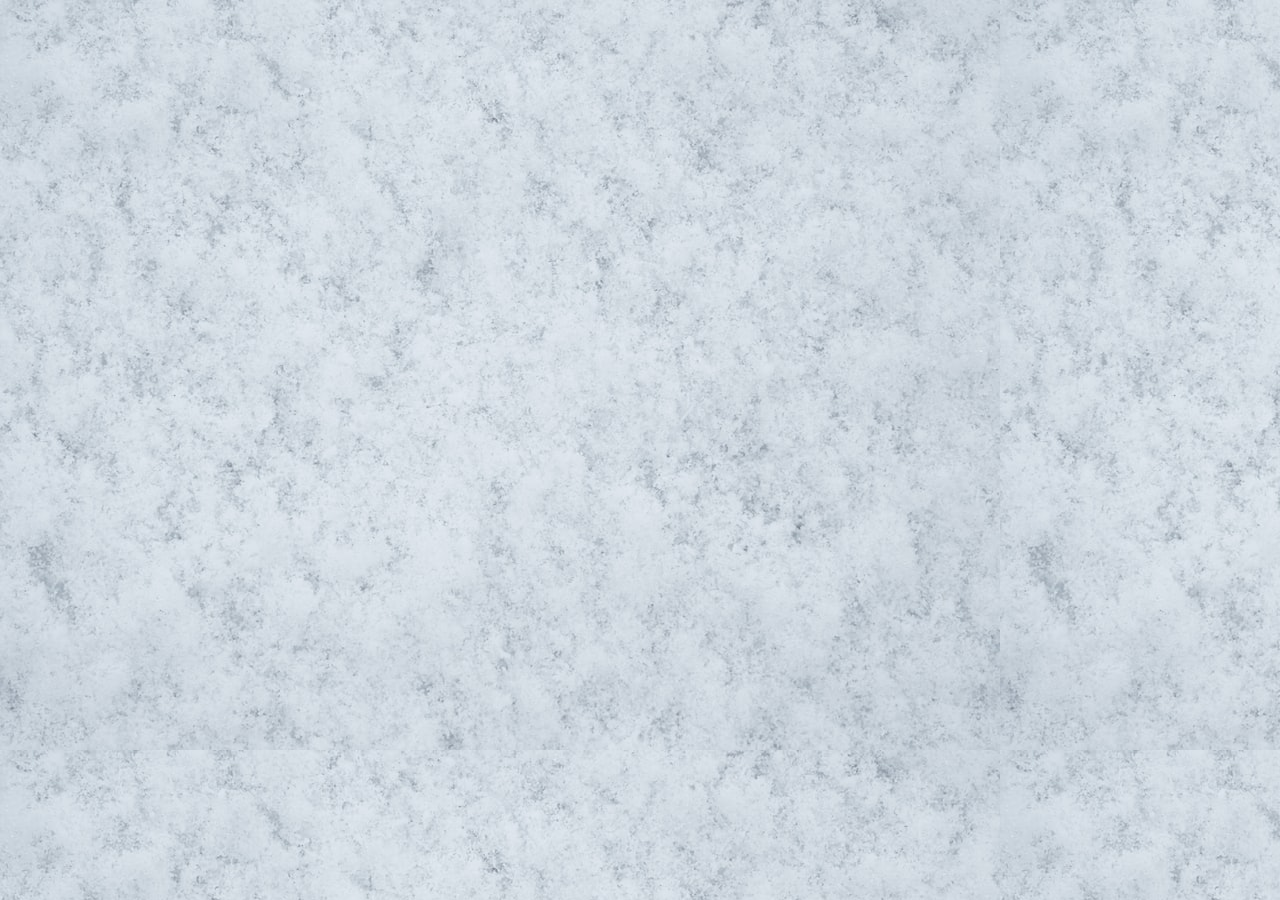
==== AtreusCharacterPage.html @ 56627e99 "Added page for Atreus" ====
<!DOCTYPE html>
<html lang="en">
<head>
    <meta charset="UTF-8">
    <meta name="viewport" content="width=device-width, initial-scale=1.0">
    <title>Characters - Atreus</title>
    <link rel="stylesheet" type="text/css" href="css/mainChanges.css">
</head>
<body>
    
</body>
</html>
---- css/mainChanges.css ----
#logo
{
    display: block;
    margin-left: auto;
    margin-right: auto;
}

.navbaar
{
    position: sticky;
}

.navbaar ul
{
    list-style: none;
    background-color: #003B5C;
    overflow: auto;
    text-align: center;
}

.navbaar li
{
    margin: 10px 20px;
    display: inline-block;
}

.navbaar li a
{
    text-decoration: none;
    padding: 4px 3px;
    color: white;
    font-weight: bold; 
    display: block;
    text-transform: uppercase;
    text-align: center;
}
.navbaar li a:hover
{
    background: lightgrey;
}

body
{
    background-image: url('../img/BackgroundTexture1.jpg');
    background-repeat: repeat;
    font-family: 'Lucida Sans', 'Lucida Sans Regular', 'Lucida Grande', 'Lucida Sans Unicode', Geneva, Verdana, sans-serif;
}

p
{
  color: rbg(89, 89, 89,);
}

.flexContainer
{
    display: flex;
    flex-direction: row;
    justify-content: center;
    flex-wrap: wrap;
    
    /* align-items: center; */
}

.flexItem
{
    margin: 10px;
}

.flexContainer p
{
  color: rgb(89, 89, 89);
  font-size: 17px;
}

.item1
{
    order: 1;
}

.item2
{
    order: 2;
}

.item3
{
  order: 3;
}

h1{
  text-align: center;
  color: rgb(89, 89, 89);
}

h2{
  text-align: center;
  color: rgb(89, 89, 89);
}

table
{
  width: 400px;
  border-collapse: collapse;
  border: 3px, solid, black;
  margin-left: auto;
  margin-right:auto;
}

td
{
  text-align: center;
  /* border: 1px, solid, black; */
}

.oddCol
{
  background-color: rgb(153, 2, 2);
  color: white;
}

.evenCol
{
  background-color: white;
  color: black;
}
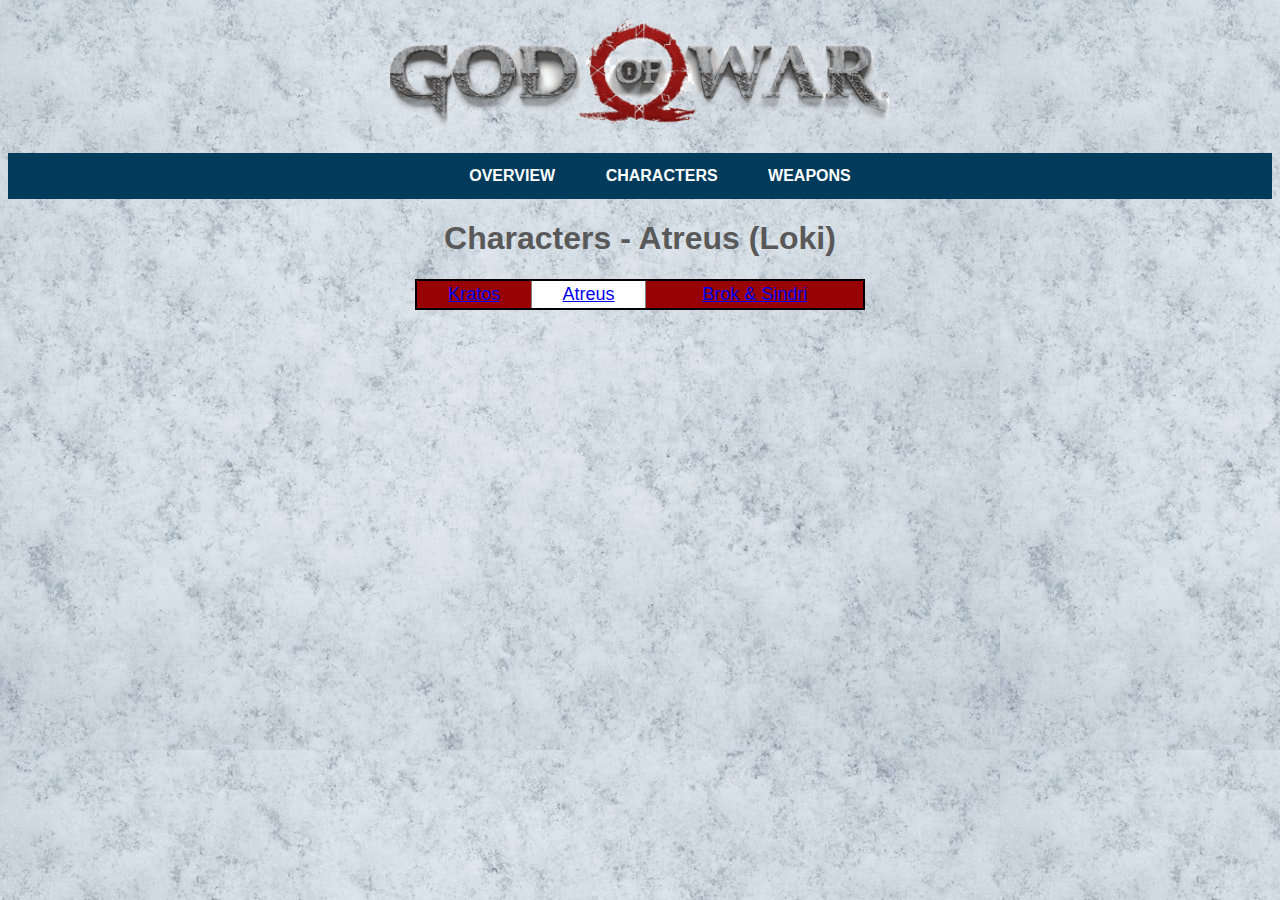
==== commit f6fc0081: "Laid the Bare Bones" ====
--- a/AtreusCharacterPage.html
+++ b/AtreusCharacterPage.html
@@ -7,6 +7,33 @@
     <link rel="stylesheet" type="text/css" href="css/mainChanges.css">
 </head>
 <body>
-    
+    <a href="index.html">
+        <img src="img/GodOfWarLogo(Remastered1)-fotor-bg-remover-20230609215716.png" id="logo">
+    </a>
+    <nav class="navbaar">
+      <ul>
+          <li>
+              <a href="overview.html">Overview</a>
+          </li>
+
+          <li>
+              <a href="Characters.html"> Characters</a>
+          </li>
+
+          <li>
+              <a href="Weapons.html"> Weapons </a>
+          </li>
+      </ul>
+    </nav>
+     
+    <h1>Characters - Atreus (Loki)</h1>
+
+    <table class= "mainTable tableBorder">
+        <tr>
+            <td class="oddCol"><a href="KratosCharacterPage.html">Kratos</a></td>
+            <td class="evenCol"><a href="AtreusCharacterPage.html">Atreus</a></td>
+            <td class="oddCol"><a href="Brok&SindriCharacterPage.html">Brok & Sindri</a></td>
+        </tr>
+    </table>
 </body>
 </html>--- a/css/mainChanges.css
+++ b/css/mainChanges.css
@@ -48,7 +48,15 @@
 
 p
 {
-  color: rbg(89, 89, 89,);
+  color: black;
+  text-align: center;
+  padding: 2px;
+}
+
+.textboxBorder
+{
+  border: 3px solid black;
+  width: fit-content;
 }
 
 .flexContainer
@@ -99,17 +107,29 @@
 
 table
 {
-  width: 400px;
-  border-collapse: collapse;
-  border: 3px, solid, black;
+  width: 450px;
+  border-width: 2px;
+  border-style: solid;
+  border-color: black;
   margin-left: auto;
   margin-right:auto;
 }
 
+.tableBorder
+{
+  border-collapse: collapse;
+  /* border: 3px, solid, black; */
+}
+
 td
 {
+  border-collapse: collapse;
+  border-width: 1px;
+  border-style: solid;
+  border-color: grey;
   text-align: center;
-  /* border: 1px, solid, black; */
+  padding: 3px;
+  font-size: 18px;
 }
 
 .oddCol
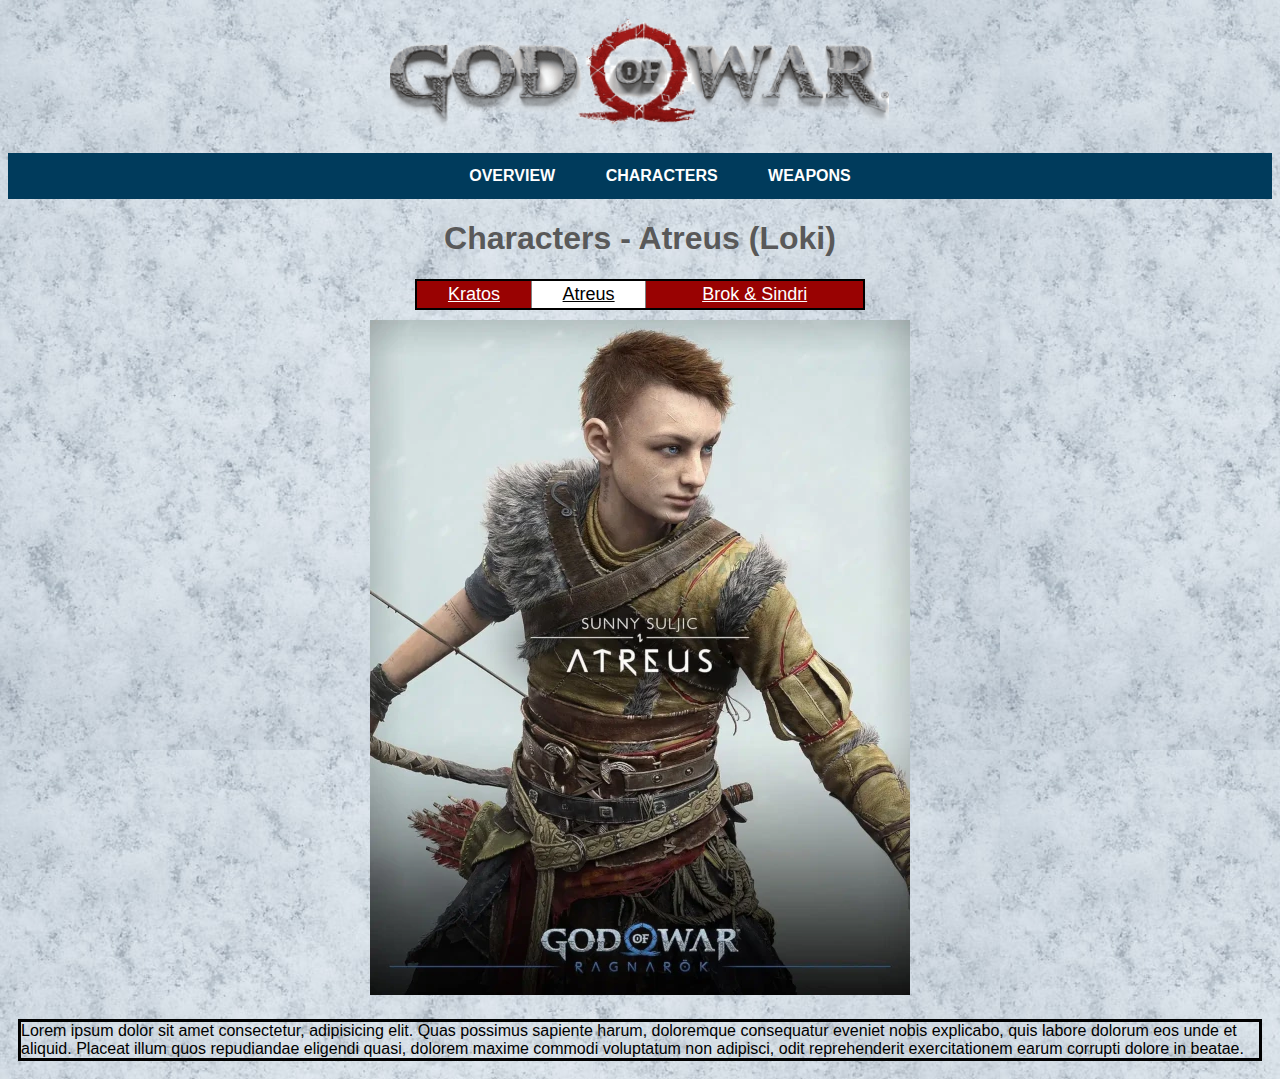
==== commit 67b44578: "Laid Bare bones for character sheets" ====
--- a/AtreusCharacterPage.html
+++ b/AtreusCharacterPage.html
@@ -35,5 +35,13 @@
             <td class="oddCol"><a href="Brok&SindriCharacterPage.html">Brok & Sindri</a></td>
         </tr>
     </table>
+
+    <div class="flexContainer">
+        <div class="flexItem">
+            <img src="img/CharAtreus(Resize1).webp" alt="An image of Atreus, the secondary protagonist">
+        </div>
+
+        <div class="flexItem textboxBorder"> Lorem ipsum dolor sit amet consectetur, adipisicing elit. Quas possimus sapiente harum, doloremque consequatur eveniet nobis explicabo, quis labore dolorum eos unde et aliquid. Placeat illum quos repudiandae eligendi quasi, dolorem maxime commodi voluptatum non adipisci, odit reprehenderit exercitationem earum corrupti dolore in beatae.</div>
+    </div>
 </body>
 </html>--- a/css/mainChanges.css
+++ b/css/mainChanges.css
@@ -72,6 +72,9 @@
 .flexItem
 {
     margin: 10px;
+    display:block;
+    justify-content: center;
+    align-items: center;
 }
 
 .flexContainer p
@@ -105,7 +108,7 @@
   color: rgb(89, 89, 89);
 }
 
-table
+.mainTable
 {
   width: 450px;
   border-width: 2px;
@@ -113,6 +116,10 @@
   border-color: black;
   margin-left: auto;
   margin-right:auto;
+}
+
+.mainTable a:hover{
+  background-color: lightgrey;
 }
 
 .tableBorder
@@ -135,11 +142,20 @@
 .oddCol
 {
   background-color: rgb(153, 2, 2);
+
+}
+
+.oddCol a
+{
   color: white;
 }
-
 .evenCol
 {
   background-color: white;
   color: black;
+}
+
+.evenCol a
+{
+  color: black;
 }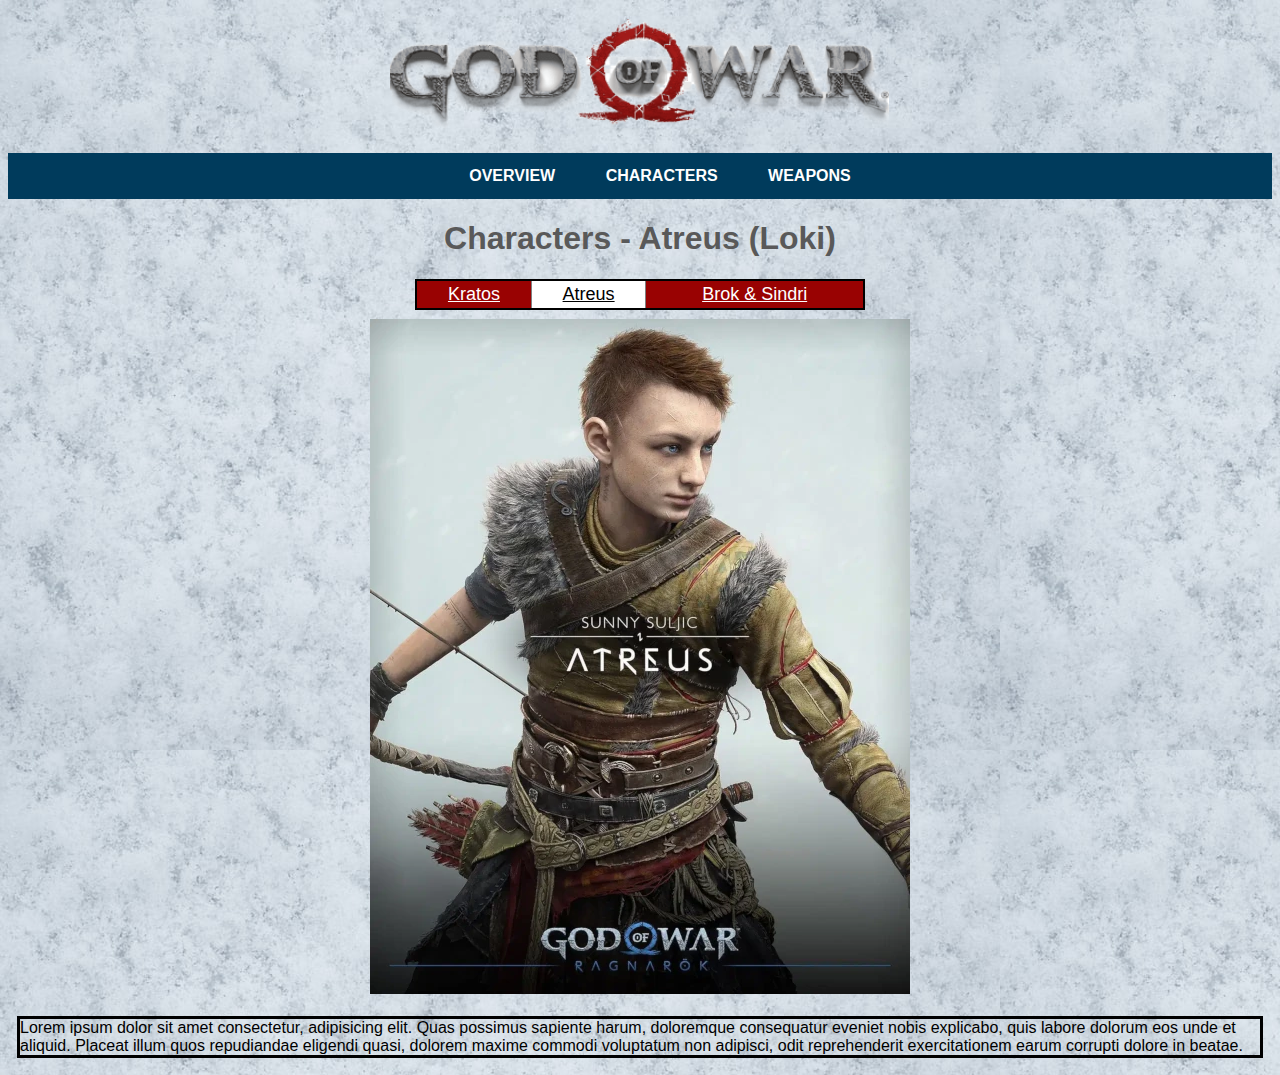
==== commit 4f9ede69: "Added Sources of Images" ====
--- a/AtreusCharacterPage.html
+++ b/AtreusCharacterPage.html
@@ -38,7 +38,7 @@
 
     <div class="flexContainer">
         <div class="flexItem">
-            <img src="img/CharAtreus(Resize1).webp" alt="An image of Atreus, the secondary protagonist">
+            <img src="img/CharAtreus(Resize1).webp" alt="An image of Atreus, the secondary protagonist Source: https://mp1st.com/news/god-of-war-ragnarok-thor-and-new-characters-first-look">
         </div>
 
         <div class="flexItem textboxBorder"> Lorem ipsum dolor sit amet consectetur, adipisicing elit. Quas possimus sapiente harum, doloremque consequatur eveniet nobis explicabo, quis labore dolorum eos unde et aliquid. Placeat illum quos repudiandae eligendi quasi, dolorem maxime commodi voluptatum non adipisci, odit reprehenderit exercitationem earum corrupti dolore in beatae.</div>
--- a/css/mainChanges.css
+++ b/css/mainChanges.css
@@ -4,6 +4,8 @@
     margin-left: auto;
     margin-right: auto;
 }
+
+/*Navigation Bar*/
 
 .navbaar
 {
@@ -39,19 +41,7 @@
     background: lightgrey;
 }
 
-body
-{
-    background-image: url('../img/BackgroundTexture1.jpg');
-    background-repeat: repeat;
-    font-family: 'Lucida Sans', 'Lucida Sans Regular', 'Lucida Grande', 'Lucida Sans Unicode', Geneva, Verdana, sans-serif;
-}
-
-p
-{
-  color: black;
-  text-align: center;
-  padding: 2px;
-}
+/*------------------------------------------------------------------*/
 
 .textboxBorder
 {
@@ -59,22 +49,24 @@
   width: fit-content;
 }
 
+/*------------------------------------------------------------------*/
+
+/* flex box*/
 .flexContainer
 {
     display: flex;
     flex-direction: row;
     justify-content: center;
     flex-wrap: wrap;
-    
-    /* align-items: center; */
+    /* border: 2px solid red; */
 }
 
 .flexItem
 {
-    margin: 10px;
-    display:block;
-    justify-content: center;
-    align-items: center;
+    margin: 9px;
+    /* display:block; */
+    /* justify-content: center;
+    align-items: center; */
 }
 
 .flexContainer p
@@ -98,6 +90,22 @@
   order: 3;
 }
 
+/*------------------------------------------------------------------*/
+
+body
+{
+    background-image: url('../img/BackgroundTexture1.jpg');
+    background-repeat: repeat;
+    font-family: 'Lucida Sans', 'Lucida Sans Regular', 'Lucida Grande', 'Lucida Sans Unicode', Geneva, Verdana, sans-serif;
+}
+
+p
+{
+  color: rgb(89, 89, 89);
+  text-align: center;
+  padding: 2px;
+}
+
 h1{
   text-align: center;
   color: rgb(89, 89, 89);
@@ -107,6 +115,8 @@
   text-align: center;
   color: rgb(89, 89, 89);
 }
+
+/*Table*/
 
 .mainTable
 {
@@ -158,4 +168,12 @@
 .evenCol a
 {
   color: black;
+}
+
+/*------------------------------------------------------------------*/
+
+.weaponSummary
+{
+  border: 2px solid, black;
+  width: fit-content;
 }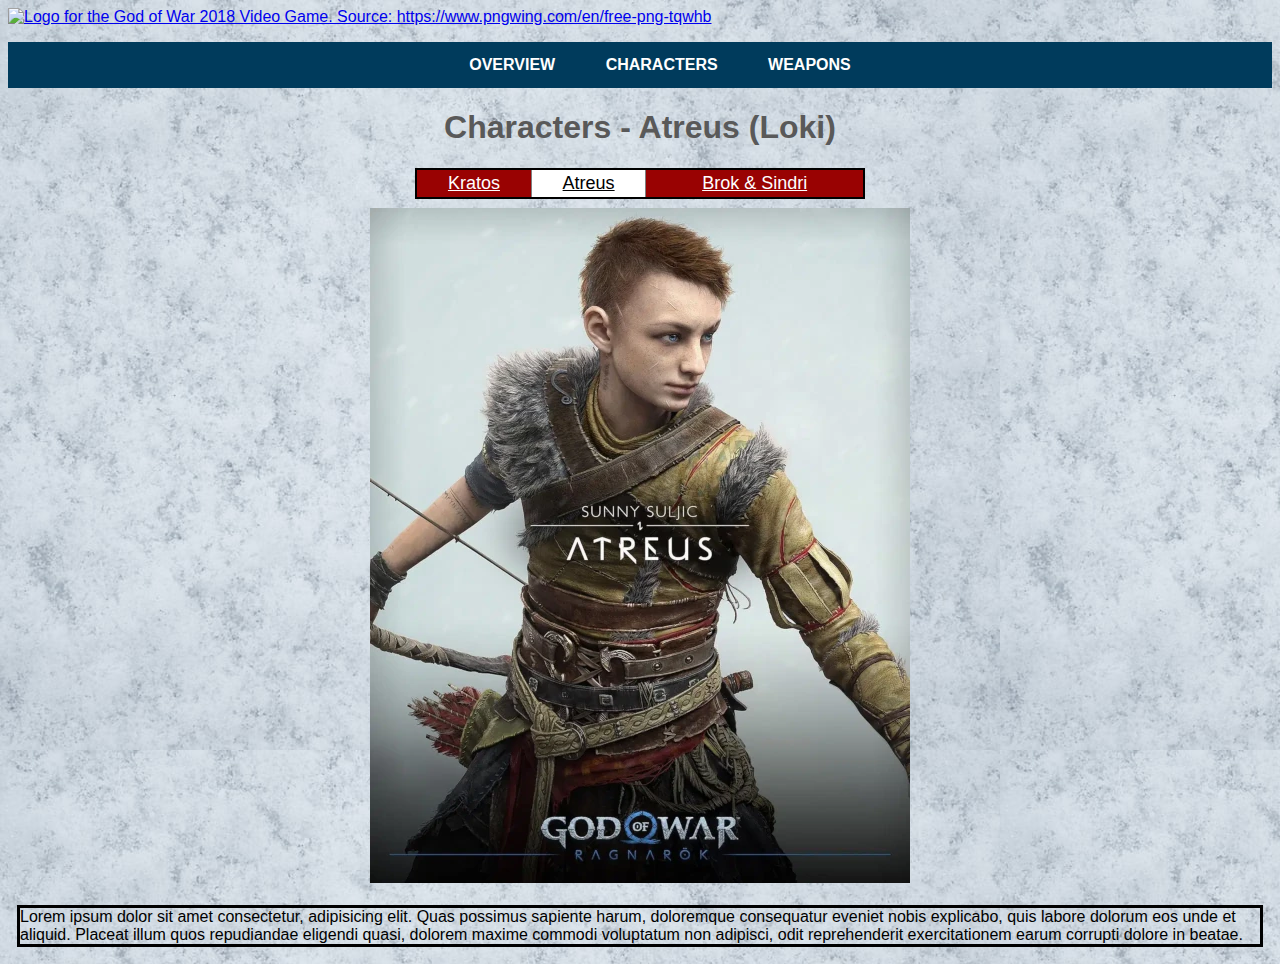
==== commit edd01b4e: "Added citation for logo" ====
--- a/AtreusCharacterPage.html
+++ b/AtreusCharacterPage.html
@@ -8,7 +8,7 @@
 </head>
 <body>
     <a href="index.html">
-        <img src="img/GodOfWarLogo(Remastered1)-fotor-bg-remover-20230609215716.png" id="logo">
+        <img src="img/GodOfWarLogo(Remastered1)-fotor-bg-remover-20230609215716.png." id="logo" alt="Logo for the God of War 2018 Video Game. Source: https://www.pngwing.com/en/free-png-tqwhb">
     </a>
     <nav class="navbaar">
       <ul>
--- a/css/mainChanges.css
+++ b/css/mainChanges.css
@@ -95,6 +95,7 @@
 body
 {
     background-image: url('../img/BackgroundTexture1.jpg');
+    /*Source of Background Texture: https://unsplash.com/s/photos/snow-texture*/
     background-repeat: repeat;
     font-family: 'Lucida Sans', 'Lucida Sans Regular', 'Lucida Grande', 'Lucida Sans Unicode', Geneva, Verdana, sans-serif;
 }
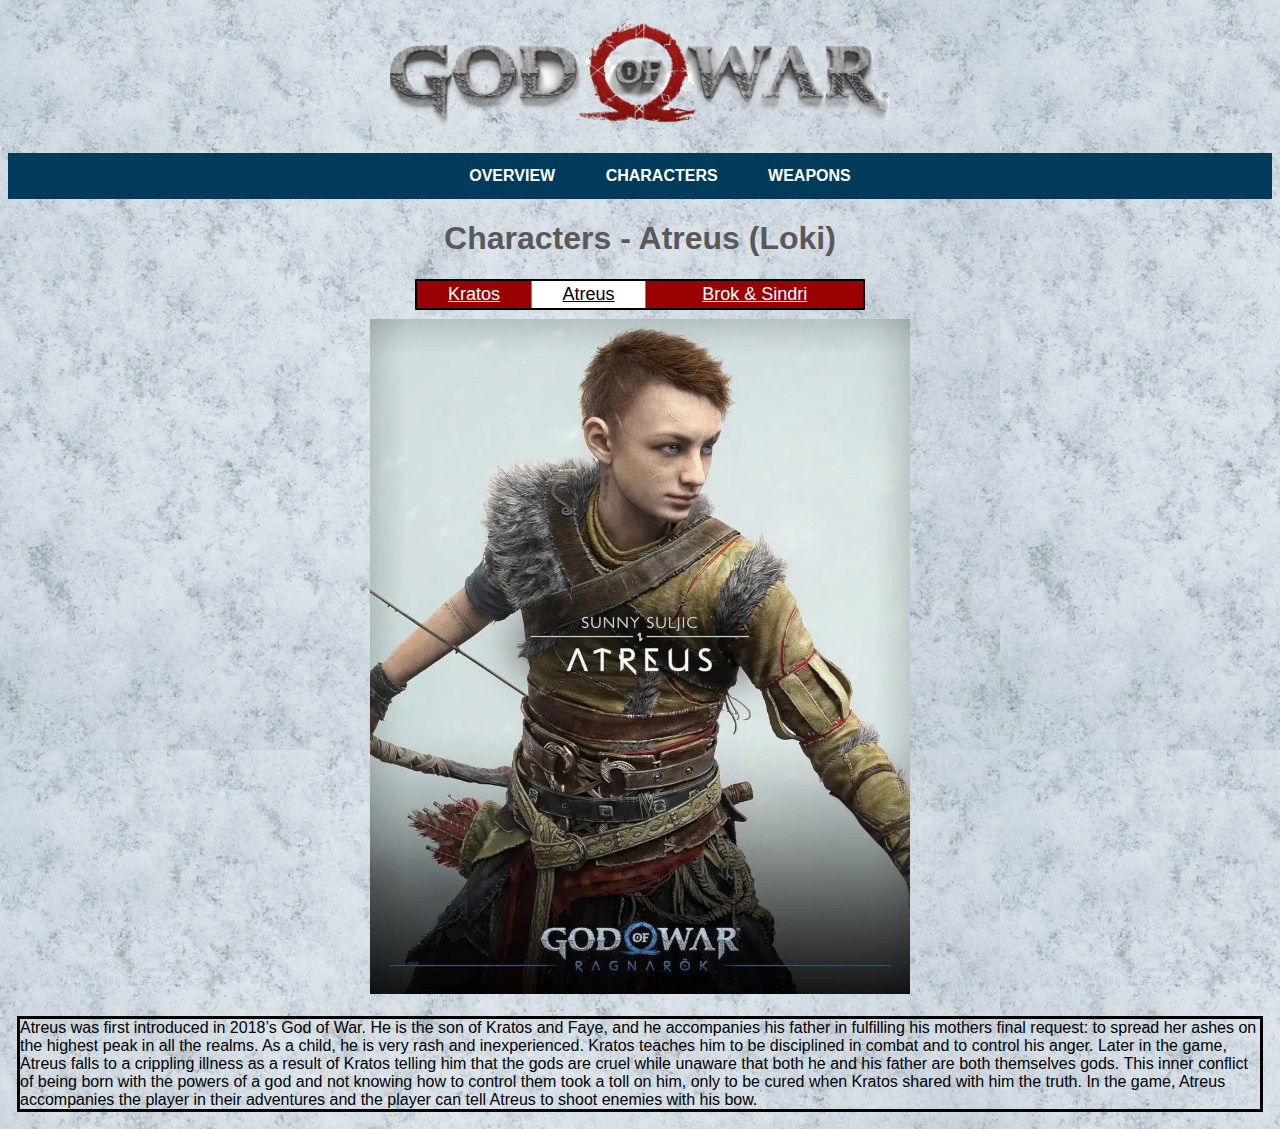
==== commit 61cbae34: "Added actual Content" ====
--- a/AtreusCharacterPage.html
+++ b/AtreusCharacterPage.html
@@ -8,7 +8,7 @@
 </head>
 <body>
     <a href="index.html">
-        <img src="img/GodOfWarLogo(Remastered1)-fotor-bg-remover-20230609215716.png." id="logo" alt="Logo for the God of War 2018 Video Game. Source: https://www.pngwing.com/en/free-png-tqwhb">
+        <img src="img/GodOfWarLogo(Remastered1)-fotor-bg-remover-20230609215716.png" alt="Logo for the God of War 2018 Video Game. Source: https://www.pngwing.com/en/free-png-tqwhb" id="logo">
     </a>
     <nav class="navbaar">
       <ul>
@@ -41,7 +41,7 @@
             <img src="img/CharAtreus(Resize1).webp" alt="An image of Atreus, the secondary protagonist Source: https://mp1st.com/news/god-of-war-ragnarok-thor-and-new-characters-first-look">
         </div>
 
-        <div class="flexItem textboxBorder"> Lorem ipsum dolor sit amet consectetur, adipisicing elit. Quas possimus sapiente harum, doloremque consequatur eveniet nobis explicabo, quis labore dolorum eos unde et aliquid. Placeat illum quos repudiandae eligendi quasi, dolorem maxime commodi voluptatum non adipisci, odit reprehenderit exercitationem earum corrupti dolore in beatae.</div>
+        <div class="flexItem textboxBorder"> Atreus was first introduced in 2018’s God of War. He is the son of Kratos and Faye, and he accompanies his father in fulfilling his mothers final request: to spread her ashes on the highest peak in all the realms. As a child, he is very rash and inexperienced. Kratos teaches him to be disciplined in combat and to control his anger. Later in the game, Atreus falls to a crippling illness as a result of Kratos telling him that the gods are cruel while unaware that both he and his father are both themselves gods. This inner conflict of being born with the powers of a god and not knowing how to control them took a toll on him, only to be cured when Kratos shared with him the truth. In the game, Atreus accompanies the player in their adventures and the player can tell Atreus to shoot enemies with his bow. </div>
     </div>
 </body>
 </html>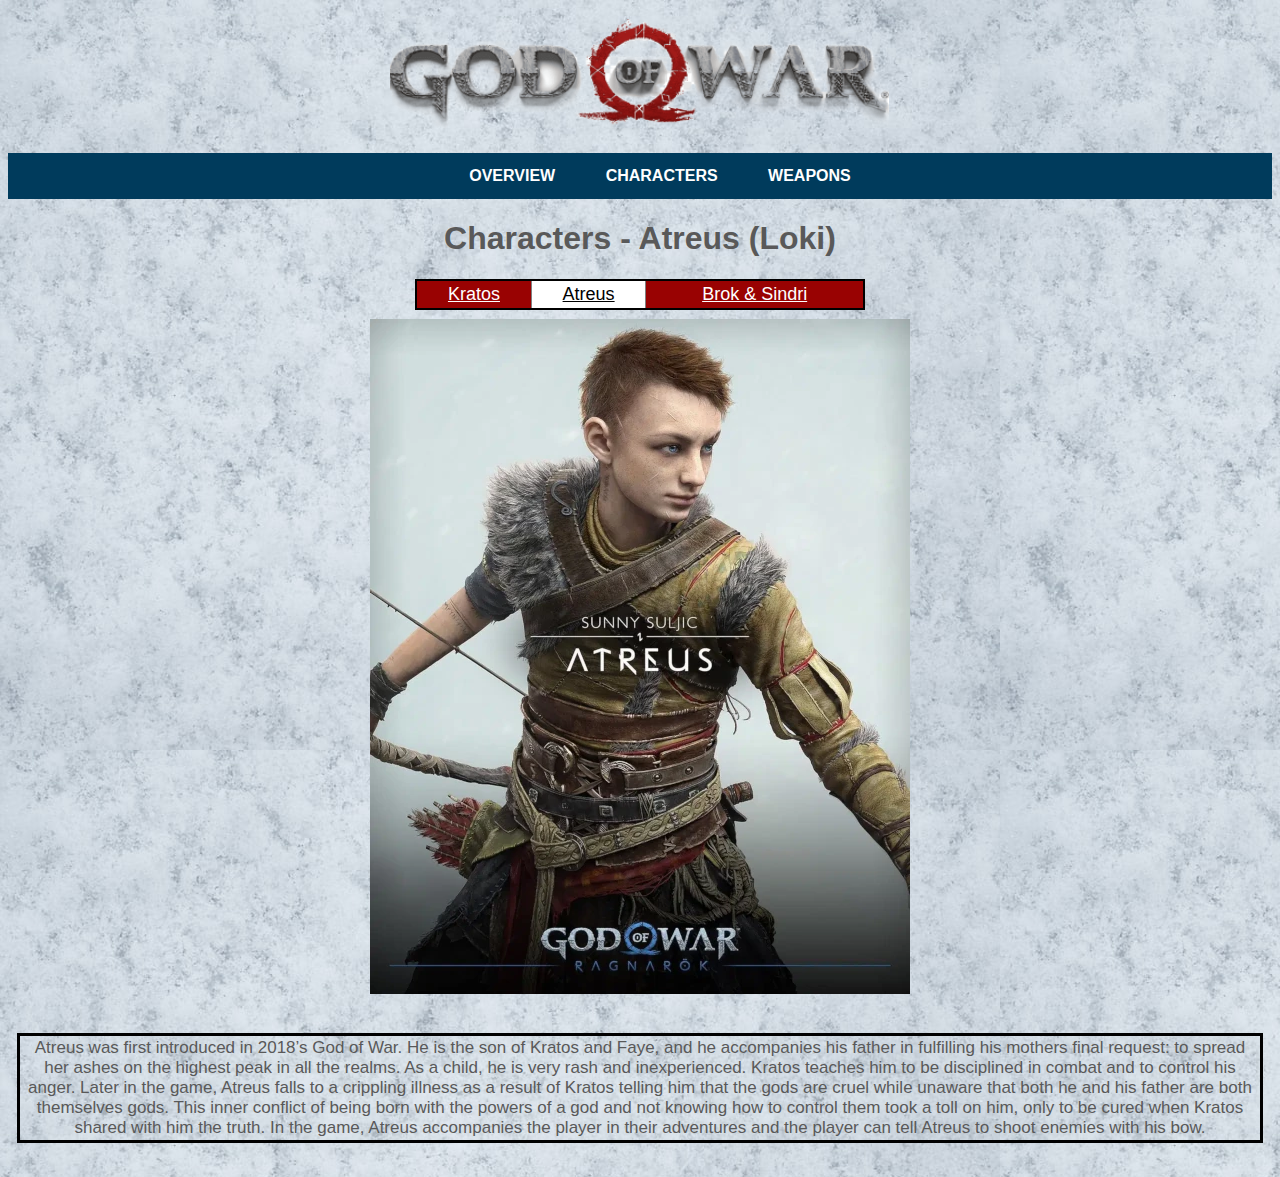
==== commit c5f0fc25: "Added order functionality" ====
--- a/AtreusCharacterPage.html
+++ b/AtreusCharacterPage.html
@@ -37,11 +37,11 @@
     </table>
 
     <div class="flexContainer">
-        <div class="flexItem">
+        <div class="flexItem item1">
             <img src="img/CharAtreus(Resize1).webp" alt="An image of Atreus, the secondary protagonist Source: https://mp1st.com/news/god-of-war-ragnarok-thor-and-new-characters-first-look">
         </div>
 
-        <div class="flexItem textboxBorder"> Atreus was first introduced in 2018’s God of War. He is the son of Kratos and Faye, and he accompanies his father in fulfilling his mothers final request: to spread her ashes on the highest peak in all the realms. As a child, he is very rash and inexperienced. Kratos teaches him to be disciplined in combat and to control his anger. Later in the game, Atreus falls to a crippling illness as a result of Kratos telling him that the gods are cruel while unaware that both he and his father are both themselves gods. This inner conflict of being born with the powers of a god and not knowing how to control them took a toll on him, only to be cured when Kratos shared with him the truth. In the game, Atreus accompanies the player in their adventures and the player can tell Atreus to shoot enemies with his bow. </div>
+        <div class="flexItem item2"> <p class= textboxBorder>Atreus was first introduced in 2018’s God of War. He is the son of Kratos and Faye, and he accompanies his father in fulfilling his mothers final request: to spread her ashes on the highest peak in all the realms. As a child, he is very rash and inexperienced. Kratos teaches him to be disciplined in combat and to control his anger. Later in the game, Atreus falls to a crippling illness as a result of Kratos telling him that the gods are cruel while unaware that both he and his father are both themselves gods. This inner conflict of being born with the powers of a god and not knowing how to control them took a toll on him, only to be cured when Kratos shared with him the truth. In the game, Atreus accompanies the player in their adventures and the player can tell Atreus to shoot enemies with his bow.</p></div>
     </div>
 </body>
 </html>--- a/css/mainChanges.css
+++ b/css/mainChanges.css
@@ -90,6 +90,11 @@
   order: 3;
 }
 
+.item4
+{
+  order: 4;
+}
+
 /*------------------------------------------------------------------*/
 
 body
